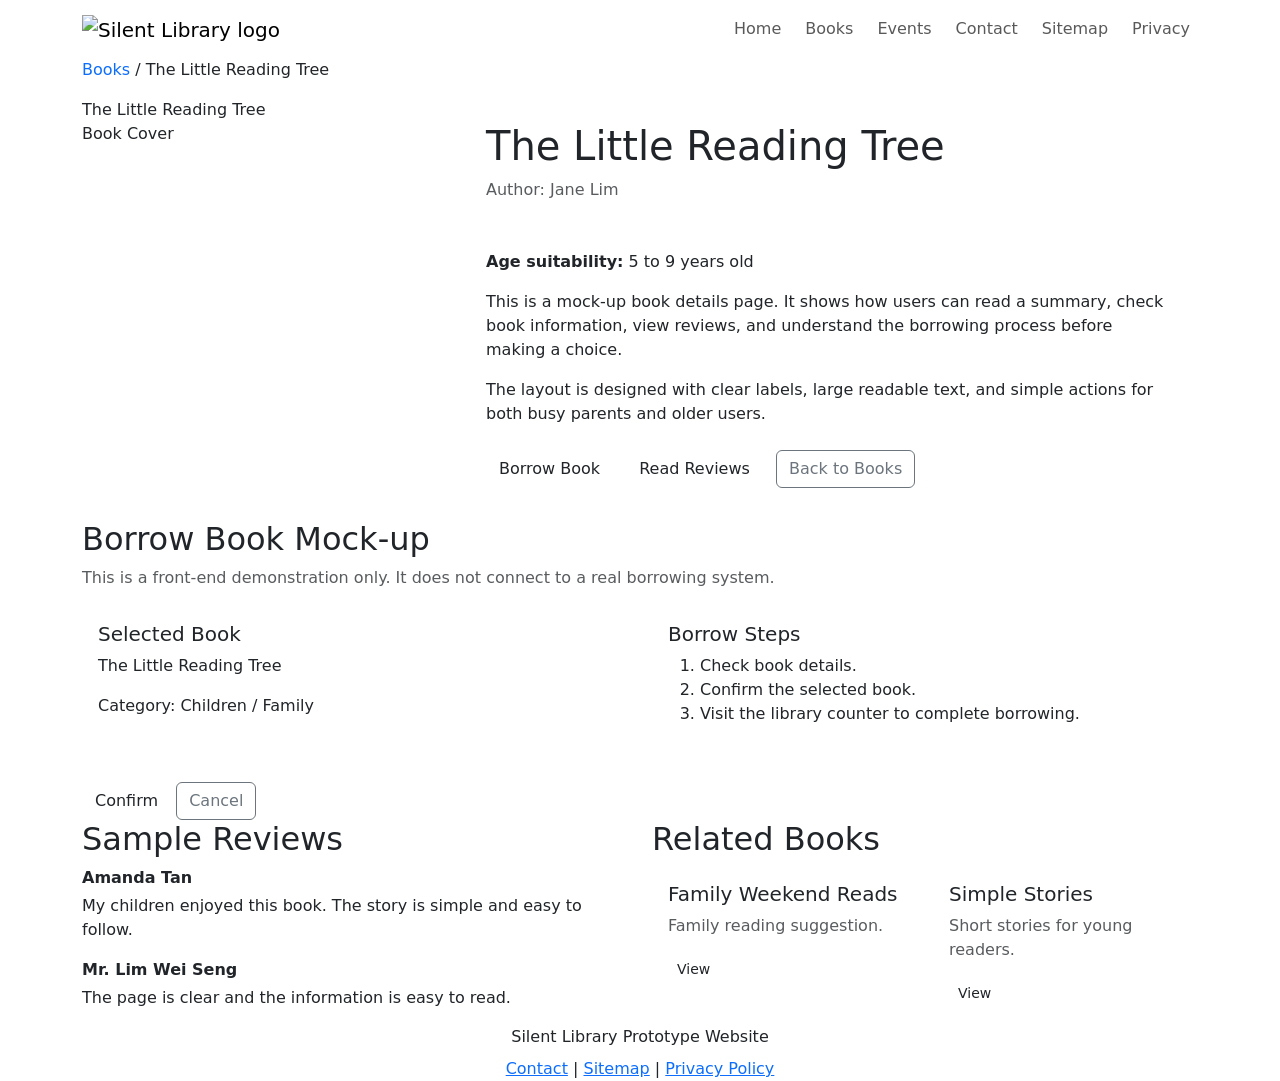
==== book-details.html @ 3399e1fa "Add files via upload" ====
<!doctype html>
<html lang="en">
  <head>
    <meta charset="UTF-8" />
    <meta name="viewport" content="width=device-width, initial-scale=1.0" />
    <title>Silent Library | Book Details</title>
    <link
      href="https://cdn.jsdelivr.net/npm/bootstrap@5.3.3/dist/css/bootstrap.min.css"
      rel="stylesheet"
    />
    <link rel="stylesheet" href="style.css" />
  </head>
  <body>
    <nav class="navbar navbar-expand-lg sticky-top">
      <div class="container">
        <a class="navbar-brand" href="index.html">
          <img
            src="SilentLibraryLogo.png"
            alt="Silent Library logo"
            height="40"
          />
          <span class="visually-hidden">Silent Library</span>
        </a>
        <div class="navbar-nav ms-auto flex-row flex-wrap gap-2">
          <a class="nav-link" href="index.html">Home</a>
          <a class="nav-link" href="books.html">Books</a>
          <a class="nav-link" href="events.html">Events</a>
          <a class="nav-link" href="contact.html">Contact</a>
          <a class="nav-link" href="sitemap.html">Sitemap</a>
          <a class="nav-link" href="privacy.html">Privacy</a>
        </div>
      </div>
    </nav>

    <main class="section-padding">
      <div class="container">
        <p>
          <a href="books.html" class="text-decoration-none">Books</a> / The
          Little Reading Tree
        </p>
        <div class="row g-4 align-items-start">
          <div class="col-lg-4">
            <div class="book-cover-box" style="min-height: 420px">
              The Little Reading Tree<br />Book Cover
            </div>
          </div>
          <div class="col-lg-8">
            <div class="custom-card p-4 bg-white">
              <h1>The Little Reading Tree</h1>
              <p class="text-muted mb-1">Author: Jane Lim</p>
              <p>
                <span class="badge badge-category p-2">Children</span>
                <span class="badge badge-category p-2">Family</span>
              </p>
              <p><strong>Age suitability:</strong> 5 to 9 years old</p>
              <p>
                This is a mock-up book details page. It shows how users can read
                a summary, check book information, view reviews, and understand
                the borrowing process before making a choice.
              </p>
              <p>
                The layout is designed with clear labels, large readable text,
                and simple actions for both busy parents and older users.
              </p>
              <div class="mt-4">
                <a href="#borrow" class="btn btn-main me-2 mb-2">Borrow Book</a>
                <a href="#reviews" class="btn btn-outline-main me-2 mb-2"
                  >Read Reviews</a
                >
                <a href="books.html" class="btn btn-outline-secondary mb-2"
                  >Back to Books</a
                >
              </div>
            </div>
          </div>
        </div>

        <!-- Mock Borrow Panel -->
        <section id="borrow" class="section-padding pb-0">
          <div class="mock-box">
            <h2>Borrow Book Mock-up</h2>
            <p class="text-muted">
              This is a front-end demonstration only. It does not connect to a
              real borrowing system.
            </p>
            <div class="row g-4">
              <div class="col-md-6">
                <div class="custom-card p-3 bg-white">
                  <h5>Selected Book</h5>
                  <p>The Little Reading Tree</p>
                  <p>Category: Children / Family</p>
                </div>
              </div>
              <div class="col-md-6">
                <div class="custom-card p-3 bg-white">
                  <h5>Borrow Steps</h5>
                  <ol>
                    <li>Check book details.</li>
                    <li>Confirm the selected book.</li>
                    <li>Visit the library counter to complete borrowing.</li>
                  </ol>
                </div>
              </div>
            </div>
            <div class="mt-4">
              <button class="btn btn-main">Confirm</button>
              <button class="btn btn-outline-secondary">Cancel</button>
            </div>
          </div>
        </section>

        <!-- Reviews and Related Books -->
        <section id="reviews" class="section-padding">
          <div class="row g-4">
            <div class="col-lg-6">
              <h2>Sample Reviews</h2>
              <div class="review-box mb-3">
                <p class="mb-1"><strong>Amanda Tan</strong></p>
                <p class="mb-0">
                  My children enjoyed this book. The story is simple and easy to
                  follow.
                </p>
              </div>
              <div class="review-box">
                <p class="mb-1"><strong>Mr. Lim Wei Seng</strong></p>
                <p class="mb-0">
                  The page is clear and the information is easy to read.
                </p>
              </div>
            </div>
            <div class="col-lg-6">
              <h2>Related Books</h2>
              <div class="row g-3">
                <div class="col-md-6">
                  <div class="custom-card p-3 bg-white">
                    <h5>Family Weekend Reads</h5>
                    <p class="text-muted">Family reading suggestion.</p>
                    <a
                      href="book-details.html"
                      class="btn btn-outline-main btn-sm"
                      >View</a
                    >
                  </div>
                </div>
                <div class="col-md-6">
                  <div class="custom-card p-3 bg-white">
                    <h5>Simple Stories</h5>
                    <p class="text-muted">Short stories for young readers.</p>
                    <a
                      href="book-details.html"
                      class="btn btn-outline-main btn-sm"
                      >View</a
                    >
                  </div>
                </div>
              </div>
            </div>
          </div>
        </section>
      </div>
    </main>

    <footer>
      <div class="container text-center">
        <p class="mb-2">Silent Library Prototype Website</p>
        <a href="contact.html">Contact</a> |
        <a href="sitemap.html">Sitemap</a> |
        <a href="privacy.html">Privacy Policy</a>
      </div>
    </footer>
  </body>
</html>
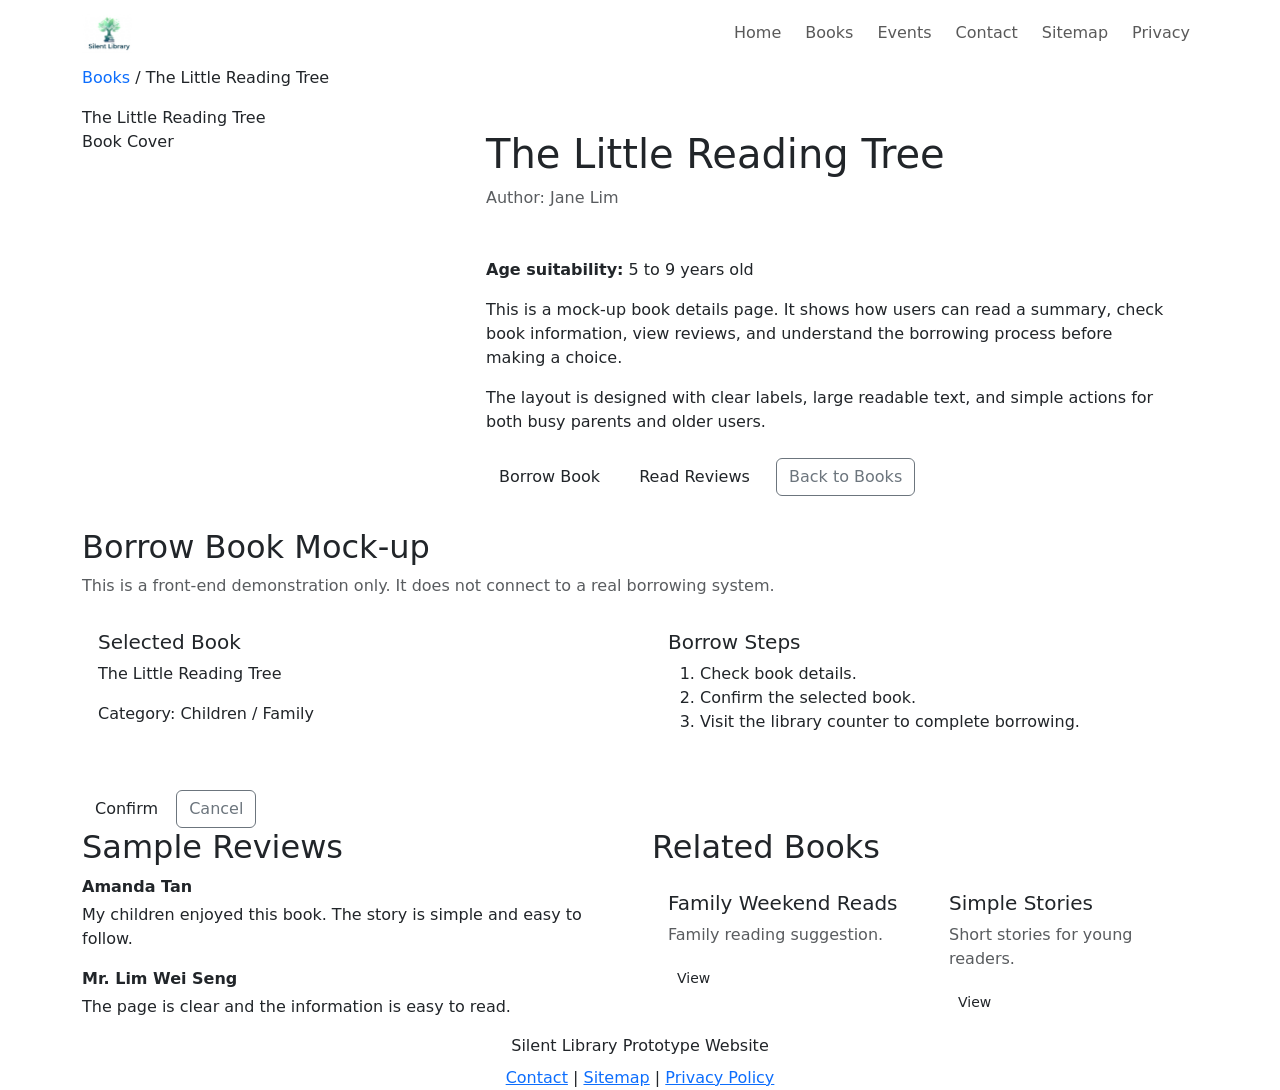
==== commit e04cd0e2: "Update book-details.html" ====
--- a/book-details.html
+++ b/book-details.html
@@ -15,10 +15,10 @@
       <div class="container">
         <a class="navbar-brand" href="index.html">
           <img
-            src="SilentLibraryLogo.png"
-            alt="Silent Library logo"
+            src="/images/SilentLibraryLogo.png" alt="Silent Library logo"
             height="40"
           />
+           
           <span class="visually-hidden">Silent Library</span>
         </a>
         <div class="navbar-nav ms-auto flex-row flex-wrap gap-2">
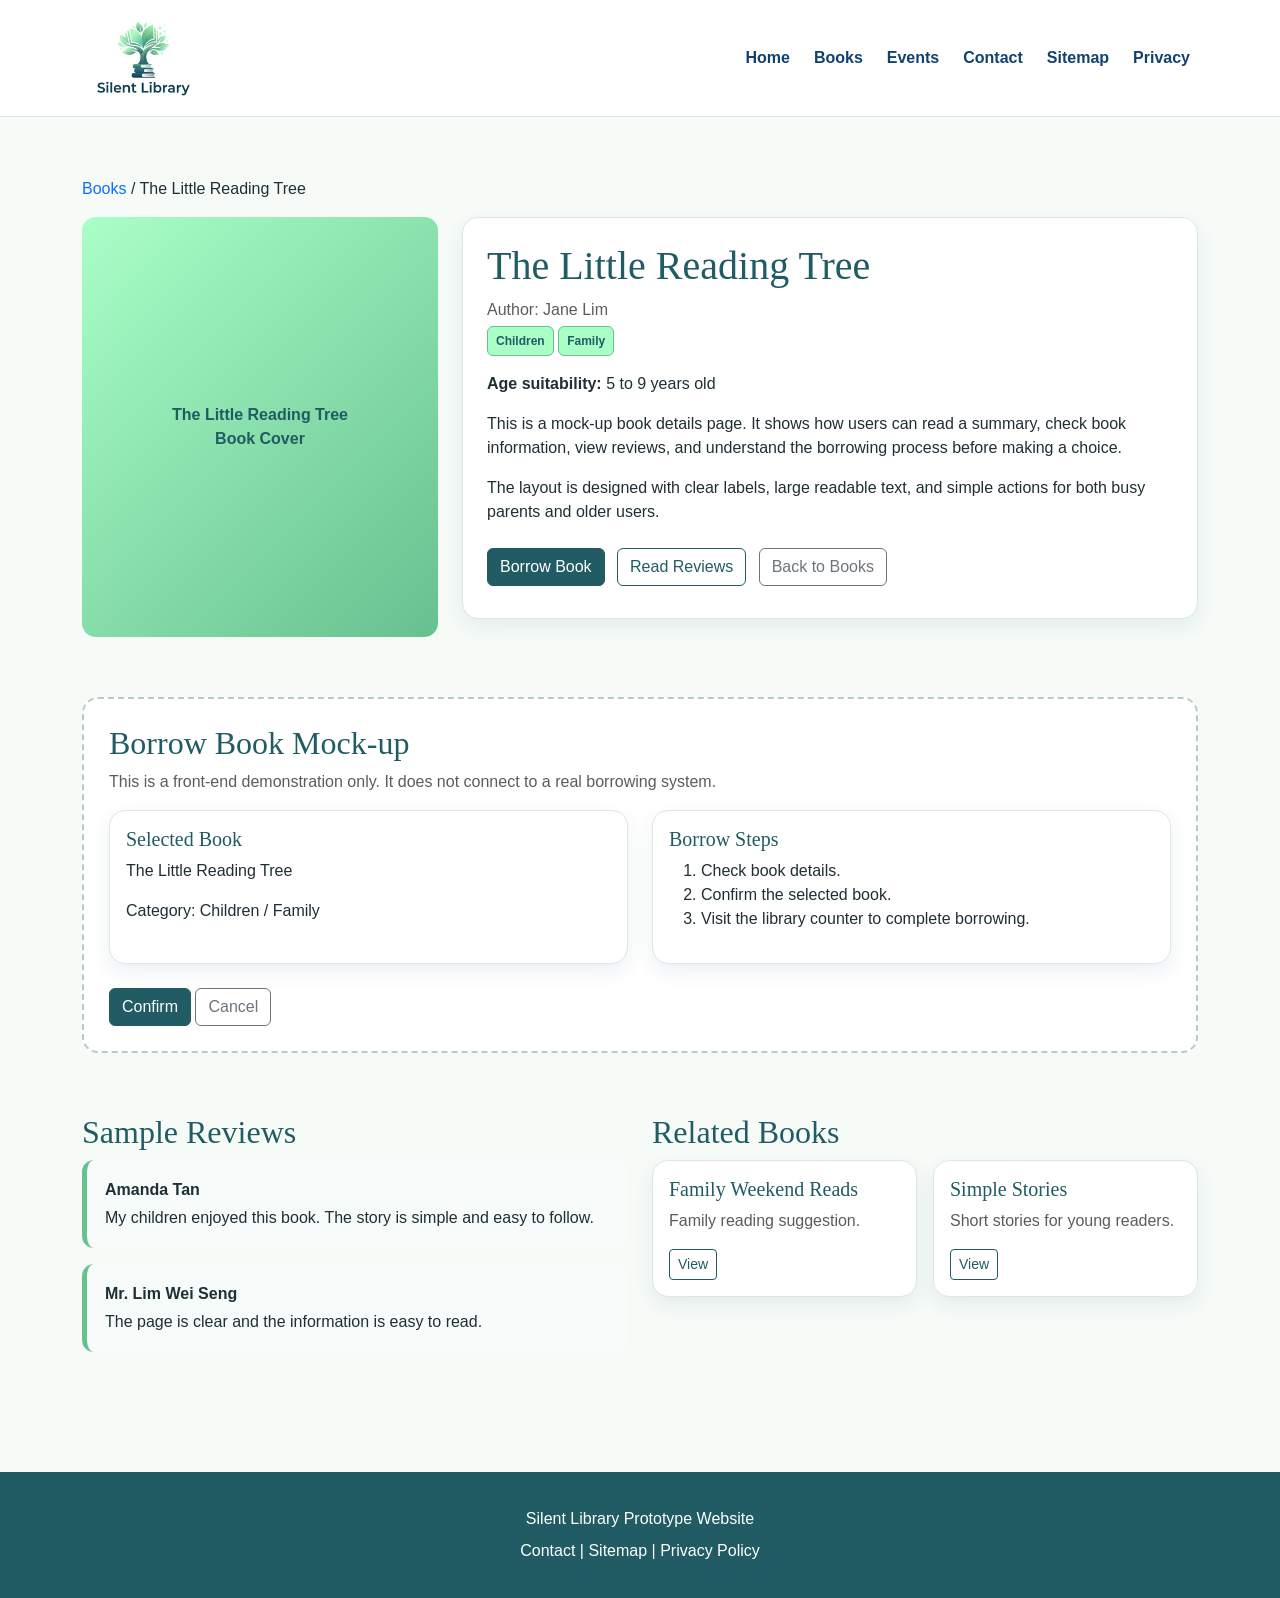
==== commit 0e0f80cc: "Update book-details.html" ====
--- a/book-details.html
+++ b/book-details.html
@@ -8,14 +8,14 @@
       href="https://cdn.jsdelivr.net/npm/bootstrap@5.3.3/dist/css/bootstrap.min.css"
       rel="stylesheet"
     />
-    <link rel="stylesheet" href="style.css" />
+    <link rel="stylesheet" href="css/style.css" />
   </head>
   <body>
     <nav class="navbar navbar-expand-lg sticky-top">
       <div class="container">
         <a class="navbar-brand" href="index.html">
           <img
-            src="/images/SilentLibraryLogo.png" alt="Silent Library logo"
+            src="images/SilentLibraryLogo.png" alt="Silent Library logo"
             height="40"
           />
            
--- a/css/style.css
+++ b/css/style.css
@@ -0,0 +1,207 @@
+/* Silent Library Website
+   Beginner-friendly custom CSS
+   Bootstrap handles most layout. This file only adds colours and small styling.
+*/
+
+:root {
+  --mint: #aaffc7;
+  --green: #67c090;
+  --teal: #215b63;
+  --navy: #124170;
+  --light: #f6fbf8;
+  --dark: #1f2f35;
+}
+
+body {
+  font-family: Arial, Helvetica, sans-serif;
+  color: var(--dark);
+  background-color: var(--light);
+}
+
+h1,
+h2,
+h3,
+h4,
+h5 {
+  font-family: Georgia, "Times New Roman", serif;
+  color: var(--teal);
+}
+
+/* Navbar */
+.navbar {
+  background-color: white;
+  border-bottom: 1px solid #d9e8e3;
+}
+
+.navbar-brand {
+  color: var(--teal) !important;
+  font-weight: bold;
+  font-family: Georgia, "Times New Roman", serif;
+}
+
+.navbar-brand img {
+  height: 90px;
+}
+
+.nav-link {
+  color: var(--navy) !important;
+  font-weight: 600;
+}
+
+.nav-link:hover {
+  color: var(--teal) !important;
+  text-decoration: underline;
+}
+
+/* Hero section */
+.hero-section {
+  background:
+    linear-gradient(rgba(18, 65, 112, 0.75), rgba(33, 91, 99, 0.75)),
+    url("https://images.unsplash.com/photo-1521587760476-6c12a4b040da?auto=format&fit=crop&w=1600&q=80");
+  background-size: cover;
+  background-position: center;
+  color: white;
+  padding: 110px 0;
+}
+
+.hero-section h1,
+.hero-section p {
+  color: white;
+}
+
+.section-padding {
+  padding: 60px 0;
+}
+
+.bg-soft {
+  background-color: #eef8f3;
+}
+
+/* Cards */
+.custom-card {
+  border: 1px solid #d9e8e3;
+  border-radius: 16px;
+  box-shadow: 0 8px 20px rgba(18, 65, 112, 0.08);
+  height: 100%;
+}
+
+.book-cover-box {
+  min-height: 210px;
+  background: linear-gradient(135deg, var(--mint), var(--green));
+  border-radius: 14px;
+  display: flex;
+  align-items: center;
+  justify-content: center;
+  color: var(--teal);
+  font-weight: bold;
+  text-align: center;
+  padding: 20px;
+}
+
+.event-banner {
+  background: linear-gradient(135deg, var(--teal), var(--navy));
+  color: white;
+  border-radius: 18px;
+  padding: 40px;
+}
+
+.event-banner h2,
+.event-banner p {
+  color: white;
+}
+
+.badge-category {
+  background-color: var(--mint);
+  color: var(--teal);
+  border: 1px solid var(--green);
+}
+
+.btn-main {
+  background-color: var(--teal);
+  border-color: var(--teal);
+  color: white;
+}
+
+.btn-main:hover {
+  background-color: var(--navy);
+  border-color: var(--navy);
+  color: white;
+}
+
+.btn-outline-main {
+  border-color: var(--teal);
+  color: var(--teal);
+}
+
+.btn-outline-main:hover {
+  background-color: var(--teal);
+  color: white;
+}
+
+/* Mock-up boxes */
+.mock-box {
+  border: 2px dashed #b6cbc5;
+  border-radius: 16px;
+  background-color: white;
+  padding: 25px;
+}
+
+.review-box {
+  border-left: 5px solid var(--green);
+  background-color: #f7fcfa;
+  padding: 18px;
+  border-radius: 12px;
+}
+
+/* Contact map */
+.map-frame {
+  width: 100%;
+  min-height: 380px;
+  border: 0;
+  border-radius: 16px;
+}
+
+/* Sitemap */
+.sitemap-box {
+  border: 1px solid #d9e8e3;
+  border-radius: 14px;
+  padding: 20px;
+  background-color: white;
+}
+
+.sitemap-box a {
+  color: var(--navy);
+  font-weight: 600;
+  text-decoration: none;
+}
+
+.sitemap-box a:hover {
+  text-decoration: underline;
+}
+
+/* Footer */
+footer {
+  background-color: var(--teal);
+  color: white;
+  padding: 35px 0;
+}
+
+footer a {
+  color: white;
+  text-decoration: none;
+}
+
+footer a:hover {
+  text-decoration: underline;
+}
+
+/* Responsive helper */
+@media (max-width: 768px) {
+  .hero-section {
+    padding: 70px 0;
+  }
+
+  .event-banner {
+    padding: 25px;
+  }
+}
